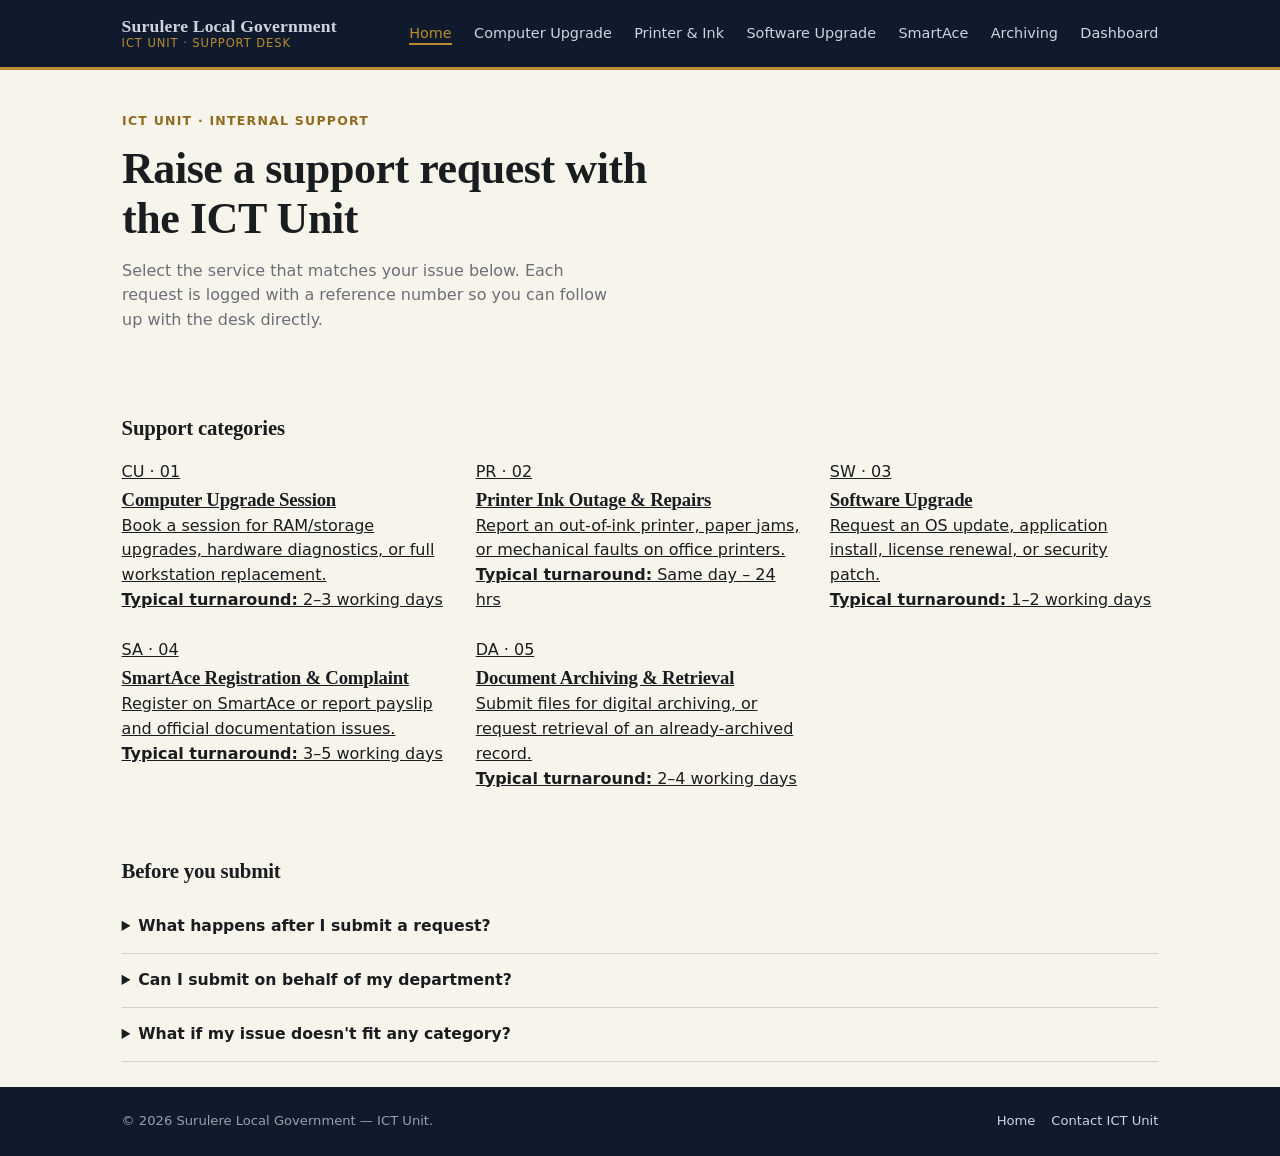
==== index.html @ 5df082ce "Add files via upload" ====
<!DOCTYPE html>
<html lang="en">
<head>
  <meta charset="UTF-8">
  <meta name="viewport" content="width=device-width, initial-scale=1">
  <title>ICT Support Desk — Surulere Local Government</title>
  <meta name="description" content="Submit a support request to the ICT Unit, Surulere Local Government: hardware, printing, software, SmartAce, and document archiving.">
  <link rel="stylesheet" href="styles.css">
</head>
<body>

  <a class="skip-link" href="#main-content">Skip to main content</a>

  <header class="site-header">
    <nav class="primary" aria-label="Primary">
      <a class="brand" href="index.html">
        <strong>Surulere Local Government</strong>
        <span>ICT Unit &middot; Support Desk</span>
      </a>
      <ul>
        <li><a href="index.html" aria-current="page">Home</a></li>
        <li><a href="computer-upgrade.html">Computer Upgrade</a></li>
        <li><a href="printer-ink.html">Printer &amp; Ink</a></li>
        <li><a href="software-upgrade.html">Software Upgrade</a></li>
        <li><a href="smartace.html">SmartAce</a></li>
        <li><a href="document-archiving.html">Archiving</a></li>
        <li><a href="dashboard.html">Dashboard</a></li>
      </ul>
    </nav>
  </header>

  <main id="main-content">

    <section class="hero" aria-labelledby="hero-heading">
      <p class="eyebrow">ICT Unit &middot; Internal Support</p>
      <h1 id="hero-heading">Raise a support request with the ICT Unit</h1>
      <p class="lede">Select the service that matches your issue below. Each request is logged with a reference number so you can follow up with the desk directly.</p>
    </section>

    <section aria-labelledby="services-heading">
      <h2 id="services-heading" style="margin-bottom:1rem; font-size:1.3rem;">Support categories</h2>
      <section class="service-grid">

        <a class="service-card" href="computer-upgrade.html">
          <span class="code">CU &middot; 01</span>
          <h3>Computer Upgrade Session</h3>
          <p>Book a session for RAM/storage upgrades, hardware diagnostics, or full workstation replacement.</p>
          <p class="sla"><strong>Typical turnaround:</strong> 2–3 working days</p>
        </a>

        <a class="service-card" href="printer-ink.html">
          <span class="code">PR &middot; 02</span>
          <h3>Printer Ink Outage &amp; Repairs</h3>
          <p>Report an out-of-ink printer, paper jams, or mechanical faults on office printers.</p>
          <p class="sla"><strong>Typical turnaround:</strong> Same day – 24 hrs</p>
        </a>

        <a class="service-card" href="software-upgrade.html">
          <span class="code">SW &middot; 03</span>
          <h3>Software Upgrade</h3>
          <p>Request an OS update, application install, license renewal, or security patch.</p>
          <p class="sla"><strong>Typical turnaround:</strong> 1–2 working days</p>
        </a>

        <a class="service-card" href="smartace.html">
          <span class="code">SA &middot; 04</span>
          <h3>SmartAce Registration &amp; Complaint</h3>
          <p>Register on SmartAce or report payslip and official documentation issues.</p>
          <p class="sla"><strong>Typical turnaround:</strong> 3–5 working days</p>
        </a>

        <a class="service-card" href="document-archiving.html">
          <span class="code">DA &middot; 05</span>
          <h3>Document Archiving &amp; Retrieval</h3>
          <p>Submit files for digital archiving, or request retrieval of an already-archived record.</p>
          <p class="sla"><strong>Typical turnaround:</strong> 2–4 working days</p>
        </a>

      </section>
    </section>

    <section class="faq" aria-labelledby="faq-heading">
      <h2 id="faq-heading" style="margin-bottom:0.75rem; font-size:1.3rem;">Before you submit</h2>
      <details>
        <summary>What happens after I submit a request?</summary>
        <p>You'll receive a reference number on screen immediately. Keep it — it's how the desk tracks and prioritises your request internally.</p>
      </details>
      <details>
        <summary>Can I submit on behalf of my department?</summary>
        <p>Yes. Use your department's official name and a phone extension or email that the ICT Unit can reach during working hours.</p>
      </details>
      <details>
        <summary>What if my issue doesn't fit any category?</summary>
        <p>Choose the closest match and describe the issue clearly in the details field — the desk will redirect it internally if needed.</p>
      </details>
    </section>

  </main>

  <footer class="site-footer">
    <section class="row">
      <p>&copy; 2026 Surulere Local Government &mdash; ICT Unit.</p>
      <nav aria-label="Footer">
        <ul>
          <li><a href="index.html">Home</a></li>
          <li><a href="mailto:ict@surulerelg.gov.ng">Contact ICT Unit</a></li>
        </ul>
      </nav>
    </section>
  </footer>

</body>
</html>
---- styles.css ----
/* ============================================================
   Surulere LG — ICT Support Desk
   Design tokens: "paper & seal" — institutional serif headings,
   cream document surfaces on navy, gold stamp accent.
   ============================================================ */

*, *::before, *::after { box-sizing: border-box; }
* { margin: 0; }

html { color-scheme: light; -webkit-text-size-adjust: 100%; }

body {
  font-family: system-ui, -apple-system, "Segoe UI", Roboto, sans-serif;
  line-height: 1.55;
  -webkit-font-smoothing: antialiased;
  background: var(--paper);
  color: var(--ink);
  min-height: 100vh;
}

img, svg { display: block; max-width: 100%; height: auto; }
input, button, textarea, select { font: inherit; }

:root {
  --navy: #0f1b2d;
  --navy-2: #16233a;
  --paper: #f7f4ec;
  --paper-2: #efeadd;
  --ink: #1a1d1f;
  --muted: #6b6f76;
  --gold: #b98b2e;
  --gold-dark: #8f6a1f;
  --line: #d8d2c2;
  --line-dark: #2a3a54;
  --radius: 4px;
  --gap: clamp(1rem, 2vw, 2rem);
  --maxw: 68rem;
  --serif: Georgia, "Iowan Old Style", "Times New Roman", serif;
}

h1, h2, h3 { font-family: var(--serif); font-weight: 700; letter-spacing: -0.01em; }

a { color: inherit; }

:focus-visible { outline: 2px solid var(--gold); outline-offset: 2px; }

.skip-link {
  position: absolute;
  left: 0.5rem;
  top: -3rem;
  background: var(--gold);
  color: var(--navy);
  padding: 0.6rem 1rem;
  border-radius: var(--radius);
  font-weight: 700;
  text-decoration: none;
  z-index: 100;
  transition: top 0.15s ease;
}
.skip-link:focus { top: 0.5rem; }

/* ---------- Header / nav ---------- */
header.site-header {
  background: var(--navy);
  color: #eceef0;
  border-bottom: 3px solid var(--gold);
}
header.site-header > nav {
  max-width: var(--maxw);
  margin-inline: auto;
  padding: 1rem var(--gap);
  display: flex;
  align-items: center;
  justify-content: space-between;
  gap: var(--gap);
  flex-wrap: wrap;
}
.brand {
  display: flex;
  flex-direction: column;
  text-decoration: none;
  color: #eceef0;
  line-height: 1.2;
}
.brand strong {
  font-family: var(--serif);
  font-size: 1.1rem;
  letter-spacing: 0.01em;
}
.brand span {
  font-size: 0.72rem;
  color: var(--gold);
  text-transform: uppercase;
  letter-spacing: 0.08em;
}
nav.primary ul {
  list-style: none;
  display: flex;
  gap: clamp(0.6rem, 2vw, 1.4rem);
  padding: 0;
  flex-wrap: wrap;
  font-size: 0.9rem;
}
nav.primary a { text-decoration: none; color: #cfd4dc; }
nav.primary a:hover, nav.primary a[aria-current="page"] { color: var(--gold); }
nav.primary a[aria-current="page"] { border-bottom: 2px solid var(--gold); padding-bottom: 2px; }

/* ---------- Main / hero ---------- */
main {
  max-width: var(--maxw);
  margin-inline: auto;
  padding: var(--gap);
  display: flex;
  flex-direction: column;
  gap: clamp(2.5rem, 6vw, 4rem);
}

section.hero {
  min-height: clamp(12rem, 28vh, 18rem);
  display: flex;
  flex-direction: column;
  justify-content: center;
  gap: 0.85rem;
  contain: layout paint;
}
section.hero p.eyebrow {
  color: var(--gold-dark);
  text-transform: uppercase;
  letter-spacing: 0.1em;
  font-size: 0.78rem;
  font-weight: 600;
}
section.hero h1 {
  font-size: clamp(1.8rem, 4vw, 2.75rem);
  line-height: 1.15;
  max-width: 26ch;
}
section.hero p.lede {
  color: var(--muted);
  max-width: 48ch;
  font-size: clamp(1rem, 1.2vw, 1.1rem);
}

/* ---------- Service grid (home) ---------- */
.service-grid {
  display: grid;
  grid-template-columns: repeat(auto-fit, minmax(min(100%, 17rem), 1fr));
  gap: var(--gap);
}
article.service-card {
  background: #fff;
  border: 1px solid var(--line);
  border-radius: var(--radius);
  padding: 1.5rem;
  display: flex;
  flex-direction: column;
  gap: 0.6rem;
  text-decoration: none;
  color: var(--ink);
  transition: border-color 0.15s ease, transform 0.15s ease;
  contain: content;
}
article.service-card:hover { border-color: var(--gold); transform: translateY(-2px); }
article.service-card .code {
  font-family: ui-monospace, "SF Mono", Consolas, monospace;
  font-size: 0.72rem;
  color: var(--gold-dark);
  letter-spacing: 0.06em;
}
article.service-card h3 { font-size: 1.1rem; }
article.service-card p { color: var(--muted); font-size: 0.92rem; }
article.service-card .sla { font-size: 0.8rem; color: var(--muted); margin-top: auto; }
article.service-card .sla strong { color: var(--ink); }

/* ---------- Category page: form + aside ---------- */
.request-layout {
  display: grid;
  grid-template-columns: 1.6fr 1fr;
  gap: var(--gap);
  align-items: start;
}

form.request-form {
  background: #fff;
  border: 1px solid var(--line);
  border-radius: var(--radius);
  padding: clamp(1.25rem, 3vw, 2rem);
  display: flex;
  flex-direction: column;
  gap: 1.1rem;
  contain: content;
}
form.request-form h2 { font-size: 1.3rem; }

.field { display: flex; flex-direction: column; gap: 0.35rem; }
.field label { font-size: 0.85rem; font-weight: 600; }
.field .hint { font-size: 0.78rem; color: var(--muted); }
.field input,
.field select,
.field textarea {
  border: 1px solid var(--line);
  border-radius: var(--radius);
  padding: 0.6rem 0.75rem;
  background: var(--paper);
  color: var(--ink);
  width: 100%;
}
.field input:focus,
.field select:focus,
.field textarea:focus { border-color: var(--gold); }
.field-row {
  display: grid;
  grid-template-columns: 1fr 1fr;
  gap: 1rem;
}
fieldset {
  border: 1px solid var(--line);
  border-radius: var(--radius);
  padding: 0.9rem 1rem;
}
fieldset legend { font-size: 0.85rem; font-weight: 600; padding: 0 0.4rem; }
.radio-group { display: flex; gap: 1.25rem; flex-wrap: wrap; margin-top: 0.4rem; }
.radio-group label { display: flex; align-items: center; gap: 0.4rem; font-size: 0.9rem; font-weight: 400; }

button.submit {
  align-self: flex-start;
  background: var(--navy);
  color: #fff;
  border: none;
  border-radius: var(--radius);
  padding: 0.75rem 1.6rem;
  font-weight: 700;
  cursor: pointer;
  transition: background 0.15s ease;
}
button.submit:hover { background: var(--navy-2); }

aside.service-info {
  background: var(--navy);
  color: #dfe3e9;
  border-radius: var(--radius);
  padding: 1.5rem;
  display: flex;
  flex-direction: column;
  gap: 1.25rem;
  position: sticky;
  top: 1rem;
}
aside.service-info h2 {
  font-size: 0.95rem;
  color: var(--gold);
  text-transform: uppercase;
  letter-spacing: 0.06em;
}
aside.service-info dl { display: flex; flex-direction: column; gap: 0.6rem; font-size: 0.88rem; }
aside.service-info dt { color: var(--gold); font-weight: 600; }
aside.service-info dd { color: #cfd4dc; margin: 0; }
aside.service-info ul { padding-left: 1.1rem; font-size: 0.88rem; color: #cfd4dc; display: flex; flex-direction: column; gap: 0.35rem; }

/* ---------- Confirmation stub (JS-revealed, "official stamp") ---------- */
.stub {
  display: none;
  border: 1px dashed var(--gold-dark);
  border-radius: var(--radius);
  background: var(--paper-2);
  padding: 1.25rem 1.5rem;
  gap: 1rem;
  align-items: center;
}
.stub.is-visible { display: flex; }
.stub .seal {
  flex: none;
  width: 3.4rem;
  height: 3.4rem;
  border-radius: 50%;
  border: 2px solid var(--gold-dark);
  display: flex;
  align-items: center;
  justify-content: center;
  font-family: var(--serif);
  font-weight: 700;
  color: var(--gold-dark);
  font-size: 0.72rem;
  text-align: center;
  line-height: 1.1;
}
.stub .details p { margin: 0; font-size: 0.88rem; color: var(--muted); }
.stub .details p.ref {
  font-family: ui-monospace, "SF Mono", Consolas, monospace;
  font-size: 1rem;
  color: var(--ink);
  font-weight: 700;
  letter-spacing: 0.02em;
}

/* ---------- FAQ ---------- */
section.faq details {
  border-bottom: 1px solid var(--line);
  padding: 0.9rem 0;
}
section.faq summary {
  cursor: pointer;
  font-weight: 600;
  font-size: 0.98rem;
}
section.faq p { margin-top: 0.5rem; color: var(--muted); font-size: 0.92rem; }

/* ---------- Footer ---------- */
footer.site-footer {
  background: var(--navy);
  color: #9aa0a6;
  font-size: 0.82rem;
}
footer.site-footer > * {
  max-width: var(--maxw);
  margin-inline: auto;
  padding: 1.5rem var(--gap);
}
footer.site-footer .row {
  display: flex;
  flex-wrap: wrap;
  justify-content: space-between;
  gap: 1rem;
}
footer.site-footer ul { list-style: none; display: flex; gap: 1rem; padding: 0; }
footer.site-footer a { text-decoration: none; color: #cfd4dc; }
footer.site-footer a:hover { color: var(--gold); }

.visually-hidden {
  position: absolute;
  width: 1px; height: 1px;
  padding: 0; margin: -1px;
  overflow: hidden;
  clip: rect(0,0,0,0);
  white-space: nowrap;
  border: 0;
}

/* ---------- Dashboard ---------- */
.dash-toolbar {
  display: flex;
  flex-wrap: wrap;
  gap: 1rem;
  align-items: flex-end;
  justify-content: space-between;
}
.dash-toolbar .filters {
  display: flex;
  gap: 0.75rem;
  flex-wrap: wrap;
}
.dash-toolbar select, .dash-toolbar input[type="text"] {
  border: 1px solid var(--line);
  border-radius: var(--radius);
  padding: 0.5rem 0.7rem;
  background: #fff;
  font-size: 0.88rem;
}
button.ghost {
  background: transparent;
  border: 1px solid var(--line);
  border-radius: var(--radius);
  padding: 0.5rem 1rem;
  font-size: 0.85rem;
  font-weight: 600;
  cursor: pointer;
  color: var(--ink);
}
button.ghost:hover { border-color: var(--gold); color: var(--gold-dark); }

.stat-grid {
  display: grid;
  grid-template-columns: repeat(auto-fit, minmax(9rem, 1fr));
  gap: var(--gap);
}
.stat-card {
  background: #fff;
  border: 1px solid var(--line);
  border-radius: var(--radius);
  padding: 1.1rem 1.25rem;
  contain: content;
}
.stat-card .num { font-family: var(--serif); font-size: 2rem; font-weight: 700; }
.stat-card .label { font-size: 0.8rem; color: var(--muted); text-transform: uppercase; letter-spacing: 0.05em; }
.stat-card.accent .num { color: var(--gold-dark); }

.ticket-table-wrap {
  background: #fff;
  border: 1px solid var(--line);
  border-radius: var(--radius);
  overflow-x: auto;
}
table.ticket-table {
  width: 100%;
  border-collapse: collapse;
  font-size: 0.88rem;
  min-width: 46rem;
}
table.ticket-table th {
  text-align: left;
  background: var(--navy);
  color: #fff;
  padding: 0.7rem 0.9rem;
  font-weight: 600;
  font-size: 0.78rem;
  text-transform: uppercase;
  letter-spacing: 0.04em;
  position: sticky;
  top: 0;
}
table.ticket-table td {
  padding: 0.7rem 0.9rem;
  border-top: 1px solid var(--line);
  vertical-align: top;
}
table.ticket-table td.ref { font-family: ui-monospace, "SF Mono", Consolas, monospace; font-size: 0.82rem; }
table.ticket-table tr:hover td { background: var(--paper-2); }

.badge {
  display: inline-block;
  padding: 0.2rem 0.6rem;
  border-radius: 999px;
  font-size: 0.74rem;
  font-weight: 700;
  text-transform: uppercase;
  letter-spacing: 0.03em;
}
.badge.open { background: #fbe6c8; color: #7a4b0c; }
.badge.in-progress, .badge.inprogress { background: #d6e6fb; color: #0d4a8f; }
.badge.resolved { background: #d8f0dd; color: #1e6b34; }

.badge.priority-urgent { background: #f9d7d3; color: #8f2618; }
.badge.priority-routine { background: var(--paper-2); color: var(--muted); }

td select.status-select {
  border: 1px solid var(--line);
  border-radius: var(--radius);
  padding: 0.3rem 0.5rem;
  font-size: 0.8rem;
  background: #fff;
}

.dash-empty, .dash-config {
  border: 1px dashed var(--line);
  border-radius: var(--radius);
  padding: 2rem;
  text-align: center;
  color: var(--muted);
}
.dash-config code {
  background: var(--paper-2);
  padding: 0.15rem 0.4rem;
  border-radius: 3px;
  font-size: 0.85rem;
}

/* ---------- Responsive ---------- */
@media (max-width: 45rem) {
  .request-layout { grid-template-columns: 1fr; }
  aside.service-info { position: static; }
  .field-row { grid-template-columns: 1fr; }
  .dash-toolbar { flex-direction: column; align-items: stretch; }
}

@media (prefers-reduced-motion: reduce) {
  * { transition-duration: 0.01ms !important; animation-duration: 0.01ms !important; }
}
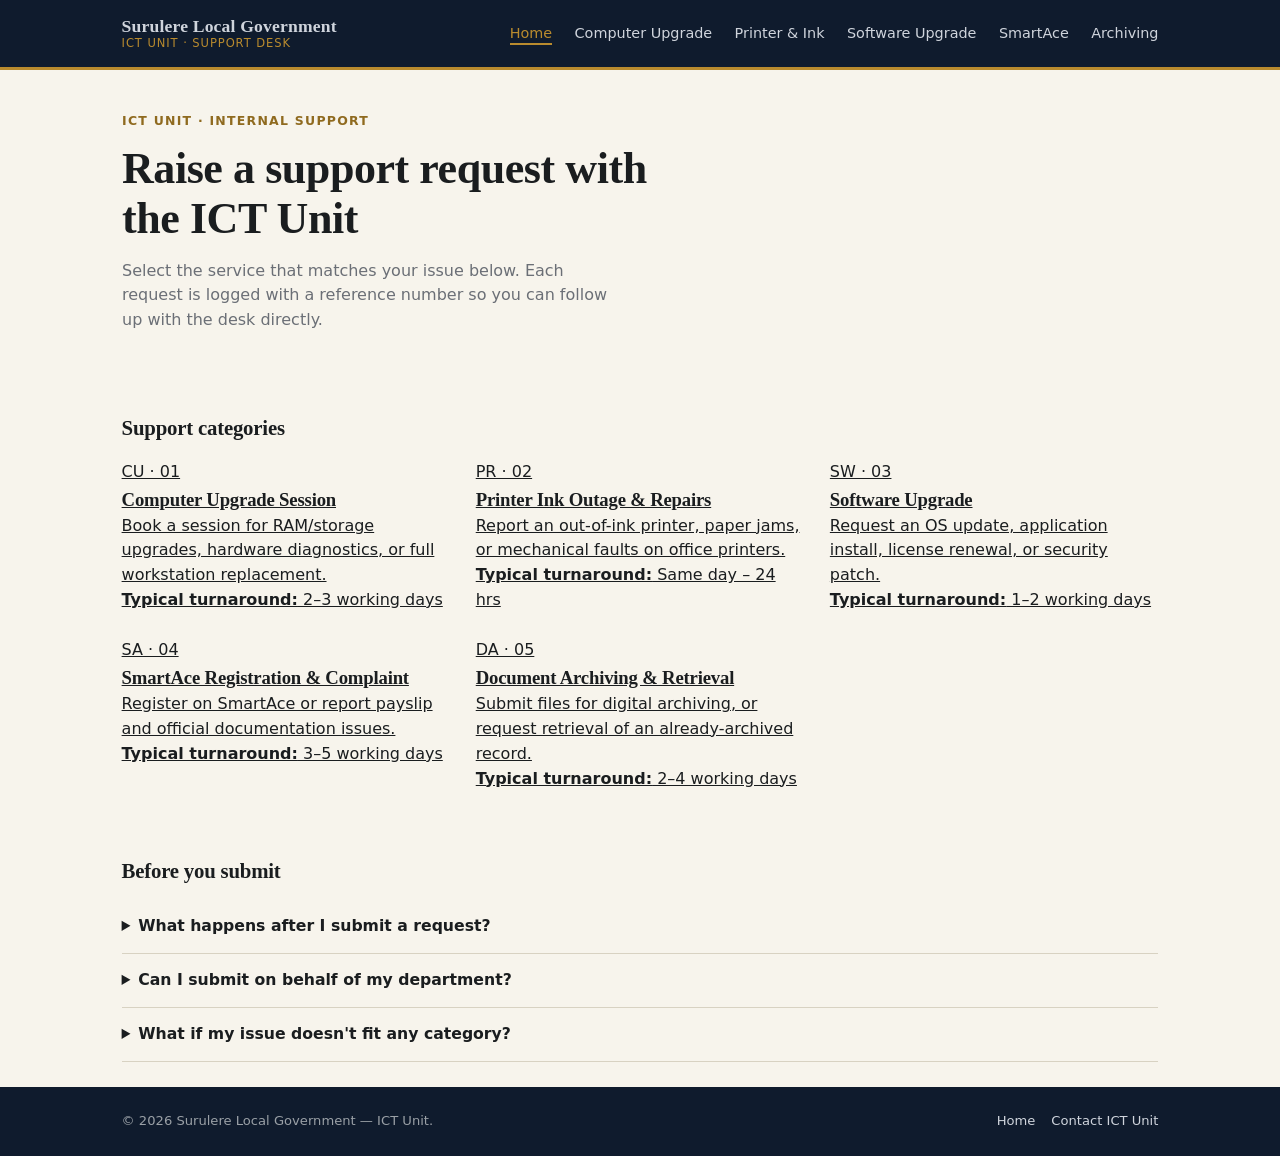
==== commit 0e435af1: "Update index.html" ====
--- a/index.html
+++ b/index.html
@@ -23,9 +23,7 @@
         <li><a href="printer-ink.html">Printer &amp; Ink</a></li>
         <li><a href="software-upgrade.html">Software Upgrade</a></li>
         <li><a href="smartace.html">SmartAce</a></li>
-        <li><a href="document-archiving.html">Archiving</a></li>
-        <li><a href="dashboard.html">Dashboard</a></li>
-      </ul>
+        <li><a href="document-archiving.html">Archiving</a></li>      </ul>
     </nav>
   </header>
 
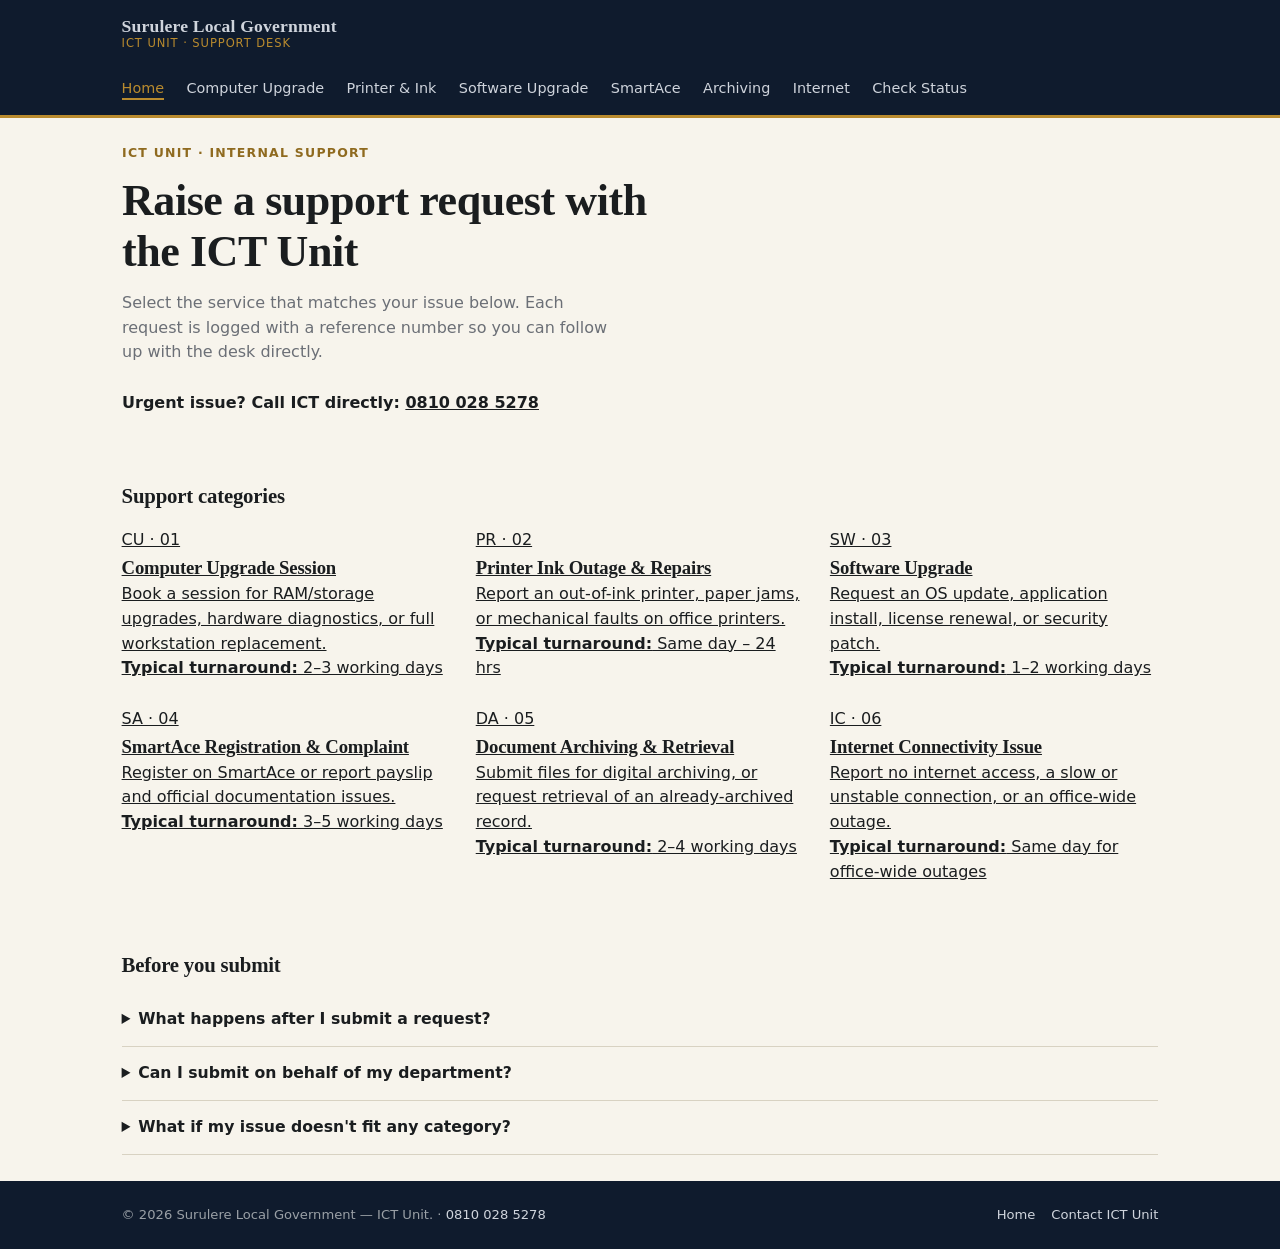
==== commit 2792b64c: "Update index.html" ====
--- a/index.html
+++ b/index.html
@@ -23,7 +23,9 @@
         <li><a href="printer-ink.html">Printer &amp; Ink</a></li>
         <li><a href="software-upgrade.html">Software Upgrade</a></li>
         <li><a href="smartace.html">SmartAce</a></li>
-        <li><a href="document-archiving.html">Archiving</a></li>      </ul>
+        <li><a href="document-archiving.html">Archiving</a></li>
+        <li><a href="internet-connectivity.html">Internet</a></li>
+        <li><a href="check-status.html">Check Status</a></li>      </ul>
     </nav>
   </header>
 
@@ -33,6 +35,7 @@
       <p class="eyebrow">ICT Unit &middot; Internal Support</p>
       <h1 id="hero-heading">Raise a support request with the ICT Unit</h1>
       <p class="lede">Select the service that matches your issue below. Each request is logged with a reference number so you can follow up with the desk directly.</p>
+      <p style="margin-top:0.75rem; font-weight:600;">Urgent issue? Call ICT directly: <a href="tel:+2348100285278">0810 028 5278</a></p>
     </section>
 
     <section aria-labelledby="services-heading">
@@ -74,6 +77,13 @@
           <p class="sla"><strong>Typical turnaround:</strong> 2–4 working days</p>
         </a>
 
+        <a class="service-card" href="internet-connectivity.html">
+          <span class="code">IC &middot; 06</span>
+          <h3>Internet Connectivity Issue</h3>
+          <p>Report no internet access, a slow or unstable connection, or an office-wide outage.</p>
+          <p class="sla"><strong>Typical turnaround:</strong> Same day for office-wide outages</p>
+        </a>
+
       </section>
     </section>
 
@@ -97,7 +107,7 @@
 
   <footer class="site-footer">
     <section class="row">
-      <p>&copy; 2026 Surulere Local Government &mdash; ICT Unit.</p>
+      <p>&copy; 2026 Surulere Local Government &mdash; ICT Unit. &middot; <a href="tel:+2348100285278">0810 028 5278</a></p>
       <nav aria-label="Footer">
         <ul>
           <li><a href="index.html">Home</a></li>
@@ -107,5 +117,6 @@
     </section>
   </footer>
 
+  <script src="status-banner.js" defer></script>
 </body>
 </html>
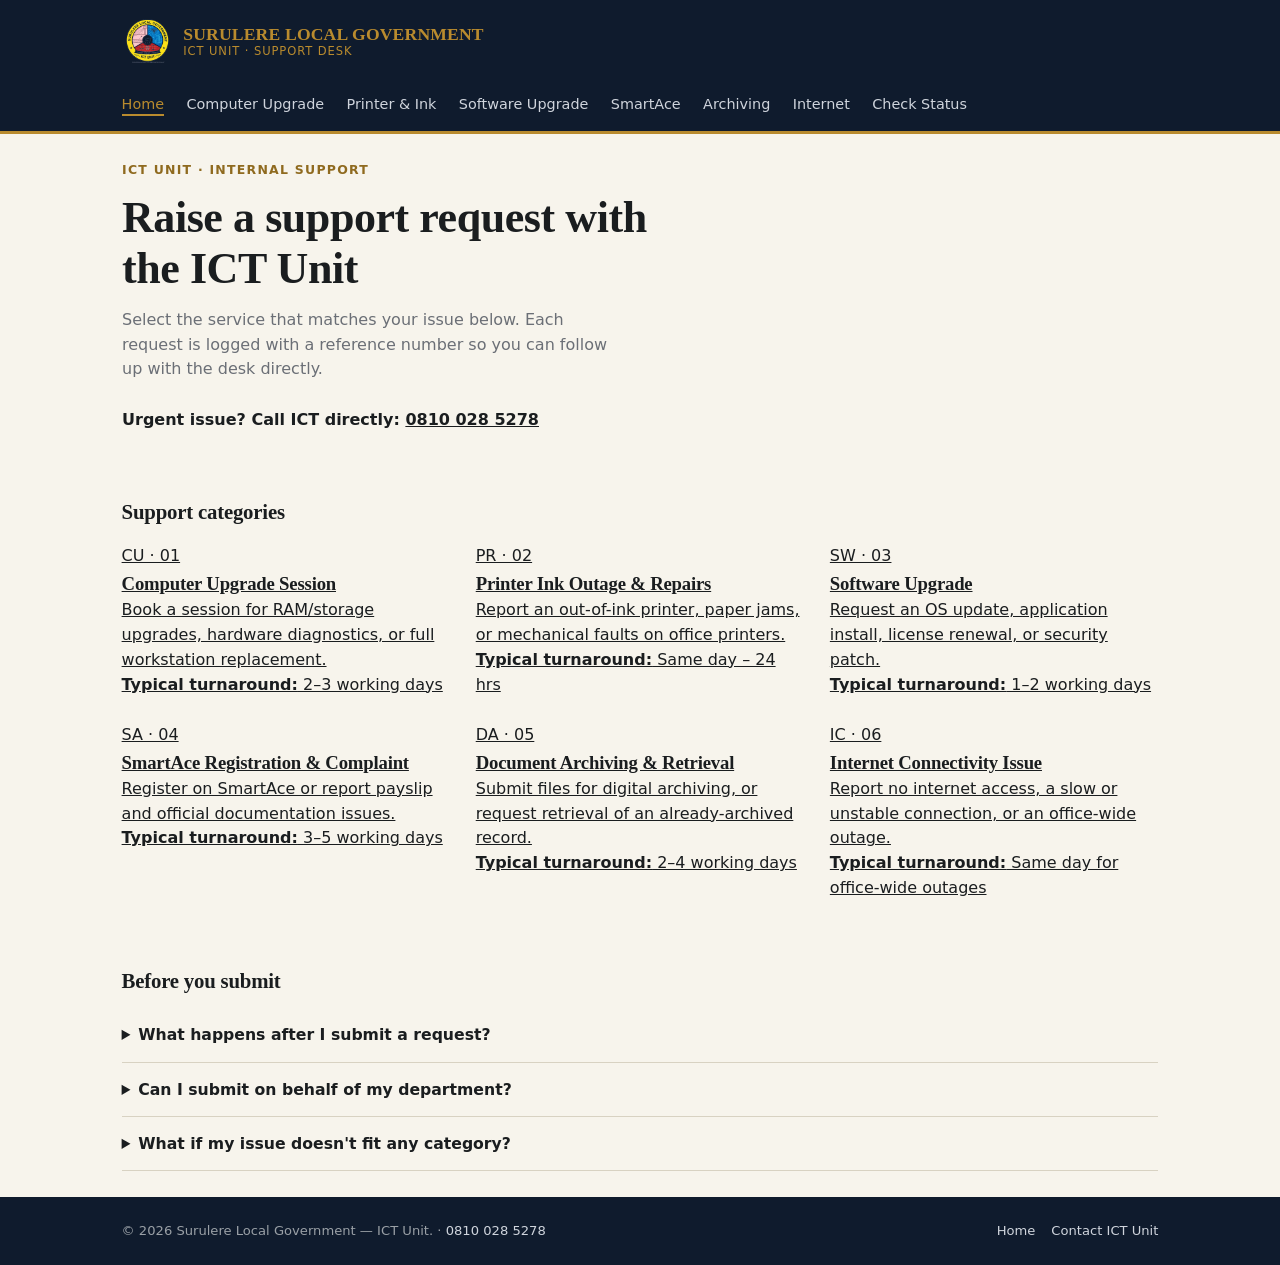
==== commit b7a9efc6: "Update index.html" ====
--- a/index.html
+++ b/index.html
@@ -14,8 +14,8 @@
   <header class="site-header">
     <nav class="primary" aria-label="Primary">
       <a class="brand" href="index.html">
-        <strong>Surulere Local Government</strong>
-        <span>ICT Unit &middot; Support Desk</span>
+        <img src="logo.png" alt="Surulere Local Government ICT Unit logo" class="brand-logo">
+        <span class="brand-text"><strong>Surulere Local Government</strong><span>ICT Unit &middot; Support Desk</span></span>
       </a>
       <ul>
         <li><a href="index.html" aria-current="page">Home</a></li>
--- a/styles.css
+++ b/styles.css
@@ -77,10 +77,21 @@
 }
 .brand {
   display: flex;
-  flex-direction: column;
+  align-items: center;
+  gap: 0.65rem;
   text-decoration: none;
   color: #eceef0;
   line-height: 1.2;
+}
+.brand-logo {
+  height: 3.2rem;
+  width: auto;
+  display: block;
+  flex-shrink: 0;
+}
+.brand-text {
+  display: flex;
+  flex-direction: column;
 }
 .brand strong {
   font-family: var(--serif);
@@ -334,6 +345,37 @@
   clip: rect(0,0,0,0);
   white-space: nowrap;
   border: 0;
+}
+
+/* ---------- Status banner ---------- */
+.status-banner {
+  display: flex;
+  flex-wrap: wrap;
+  gap: 0.5rem 0.9rem;
+  align-items: baseline;
+  padding: 0.7rem 1.25rem;
+  font-size: 0.9rem;
+  text-align: center;
+  justify-content: center;
+}
+.status-banner-label {
+  font-weight: 800;
+  text-transform: uppercase;
+  letter-spacing: 0.04em;
+  font-size: 0.78rem;
+}
+.status-banner.degraded {
+  background: #fbe6c8;
+  color: #6b420b;
+}
+.status-banner.down {
+  background: #f6cfc8;
+  color: #7a2415;
+}
+.status-banner-phone {
+  font-weight: 700;
+  text-decoration: underline;
+  color: inherit;
 }
 
 /* ---------- Dashboard ---------- */
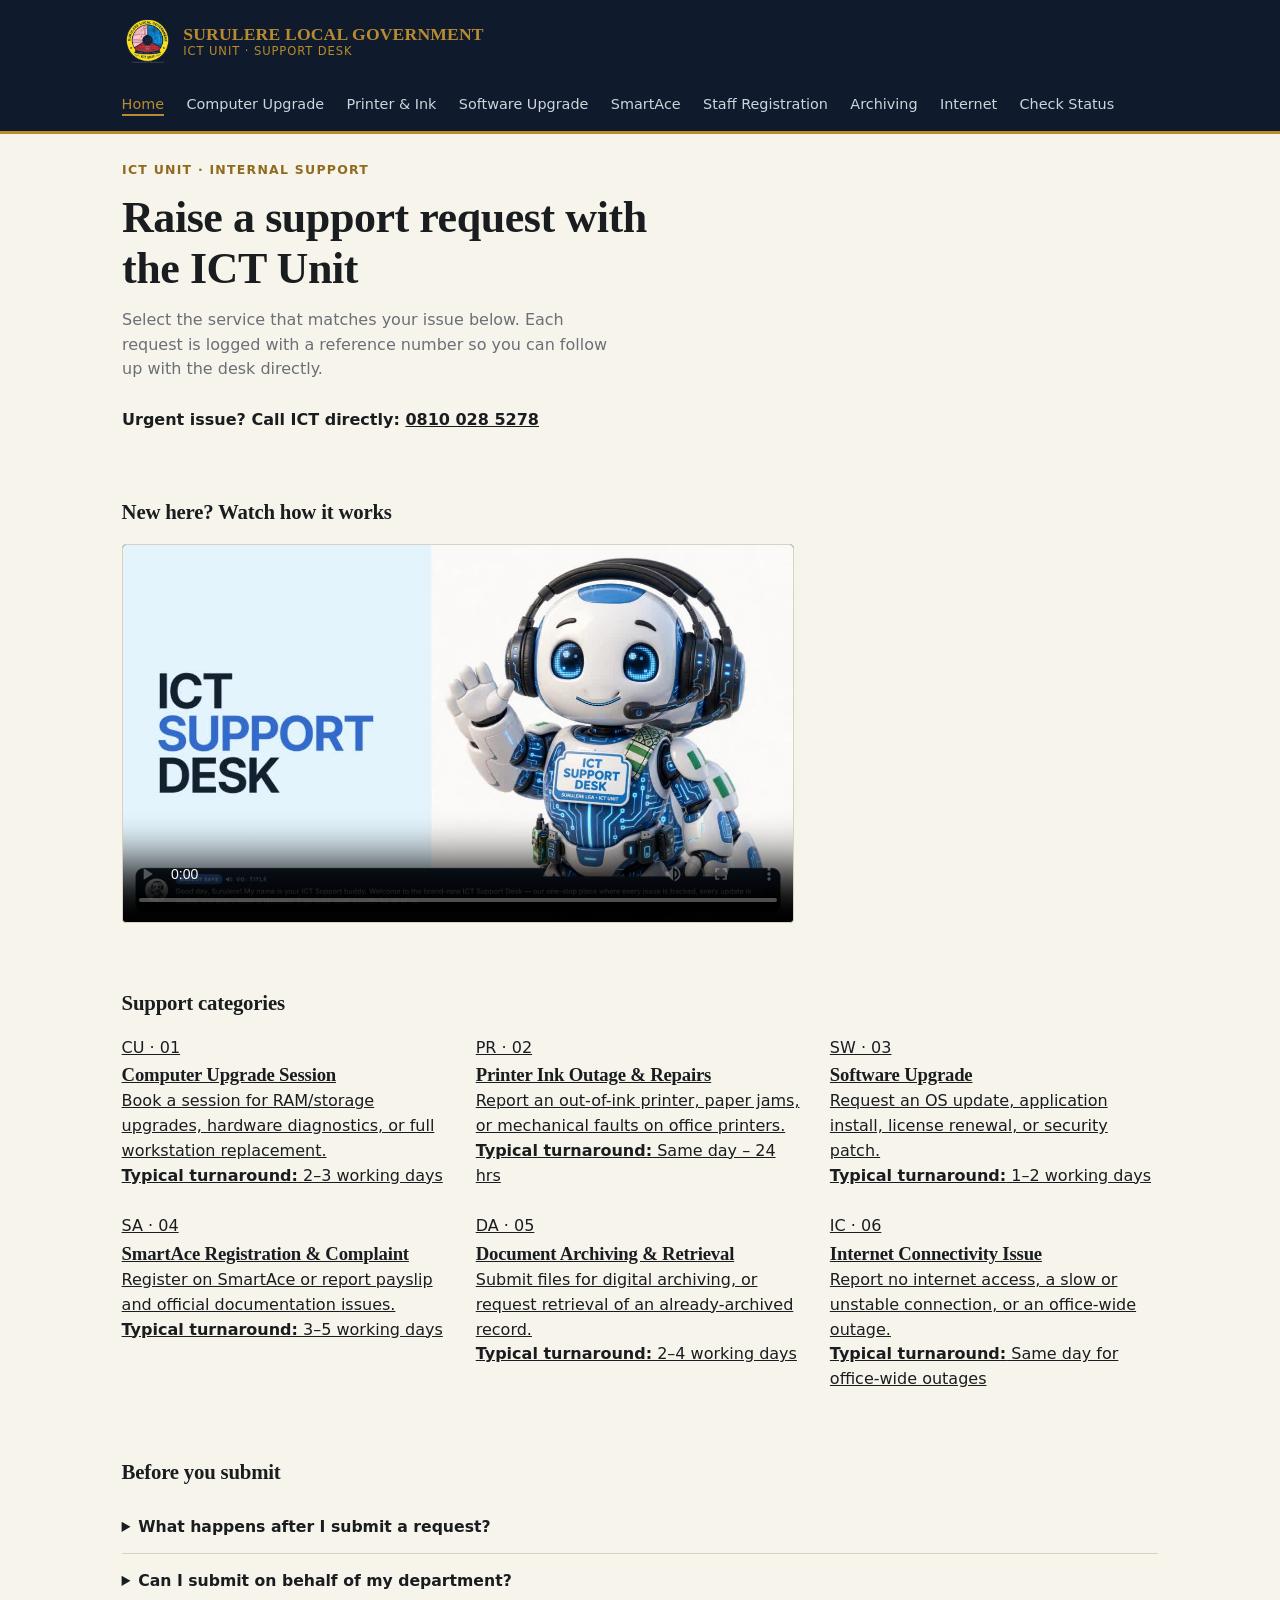
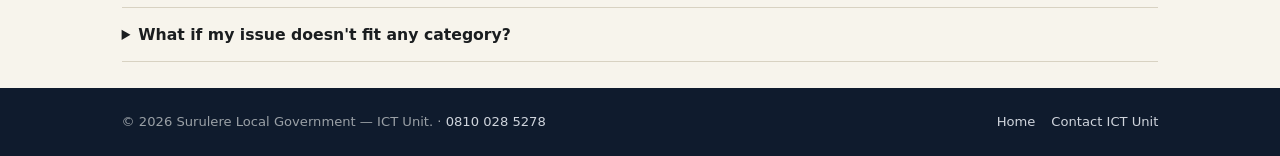
==== commit 91185754: "Update index.html" ====
--- a/index.html
+++ b/index.html
@@ -23,6 +23,7 @@
         <li><a href="printer-ink.html">Printer &amp; Ink</a></li>
         <li><a href="software-upgrade.html">Software Upgrade</a></li>
         <li><a href="smartace.html">SmartAce</a></li>
+        <li><a href="staff-registration.html">Staff Registration</a></li>
         <li><a href="document-archiving.html">Archiving</a></li>
         <li><a href="internet-connectivity.html">Internet</a></li>
         <li><a href="check-status.html">Check Status</a></li>      </ul>
@@ -36,6 +37,16 @@
       <h1 id="hero-heading">Raise a support request with the ICT Unit</h1>
       <p class="lede">Select the service that matches your issue below. Each request is logged with a reference number so you can follow up with the desk directly.</p>
       <p style="margin-top:0.75rem; font-weight:600;">Urgent issue? Call ICT directly: <a href="tel:+2348100285278">0810 028 5278</a></p>
+    </section>
+
+    <section aria-labelledby="video-heading">
+      <h2 id="video-heading" style="margin-bottom:1rem; font-size:1.3rem;">New here? Watch how it works</h2>
+      <div class="video-wrap">
+        <video controls preload="metadata" poster="how-it-works-poster.jpg">
+          <source src="how-it-works.mp4" type="video/mp4">
+          Your browser doesn't support embedded video. <a href="how-it-works.mp4">Download the video</a> instead.
+        </video>
+      </div>
     </section>
 
     <section aria-labelledby="services-heading">
--- a/styles.css
+++ b/styles.css
@@ -378,6 +378,54 @@
   color: inherit;
 }
 
+/* ---------- Portal tabs ---------- */
+.portal-tabs {
+  display: flex;
+  gap: 0.5rem;
+  border-bottom: 2px solid var(--line);
+  margin-bottom: 1.5rem;
+}
+.portal-tab {
+  background: transparent;
+  border: none;
+  border-bottom: 3px solid transparent;
+  padding: 0.7rem 1.1rem;
+  font-size: 0.95rem;
+  font-weight: 700;
+  color: var(--muted);
+  cursor: pointer;
+  margin-bottom: -2px;
+}
+.portal-tab:hover { color: var(--ink); }
+.portal-tab.active {
+  color: var(--navy);
+  border-bottom-color: var(--gold);
+}
+
+/* ---------- Portal tabs ---------- */
+.portal-tabs {
+  display: flex;
+  gap: 0.5rem;
+  border-bottom: 2px solid var(--line);
+  margin-bottom: 1.5rem;
+}
+.portal-tab {
+  background: transparent;
+  border: none;
+  padding: 0.7rem 1.1rem;
+  font-size: 0.95rem;
+  font-weight: 700;
+  color: var(--muted);
+  cursor: pointer;
+  border-bottom: 3px solid transparent;
+  margin-bottom: -2px;
+}
+.portal-tab:hover { color: var(--ink); }
+.portal-tab.active {
+  color: var(--navy);
+  border-bottom-color: var(--gold);
+}
+
 /* ---------- Dashboard ---------- */
 .dash-toolbar {
   display: flex;
@@ -496,6 +544,20 @@
   font-size: 0.85rem;
 }
 
+/* ---------- How It Works video ---------- */
+.video-wrap {
+  max-width: 42rem;
+  border-radius: var(--radius);
+  overflow: hidden;
+  border: 1px solid var(--line);
+  background: #000;
+}
+.video-wrap video {
+  display: block;
+  width: 100%;
+  height: auto;
+}
+
 /* ---------- Responsive ---------- */
 @media (max-width: 45rem) {
   .request-layout { grid-template-columns: 1fr; }
